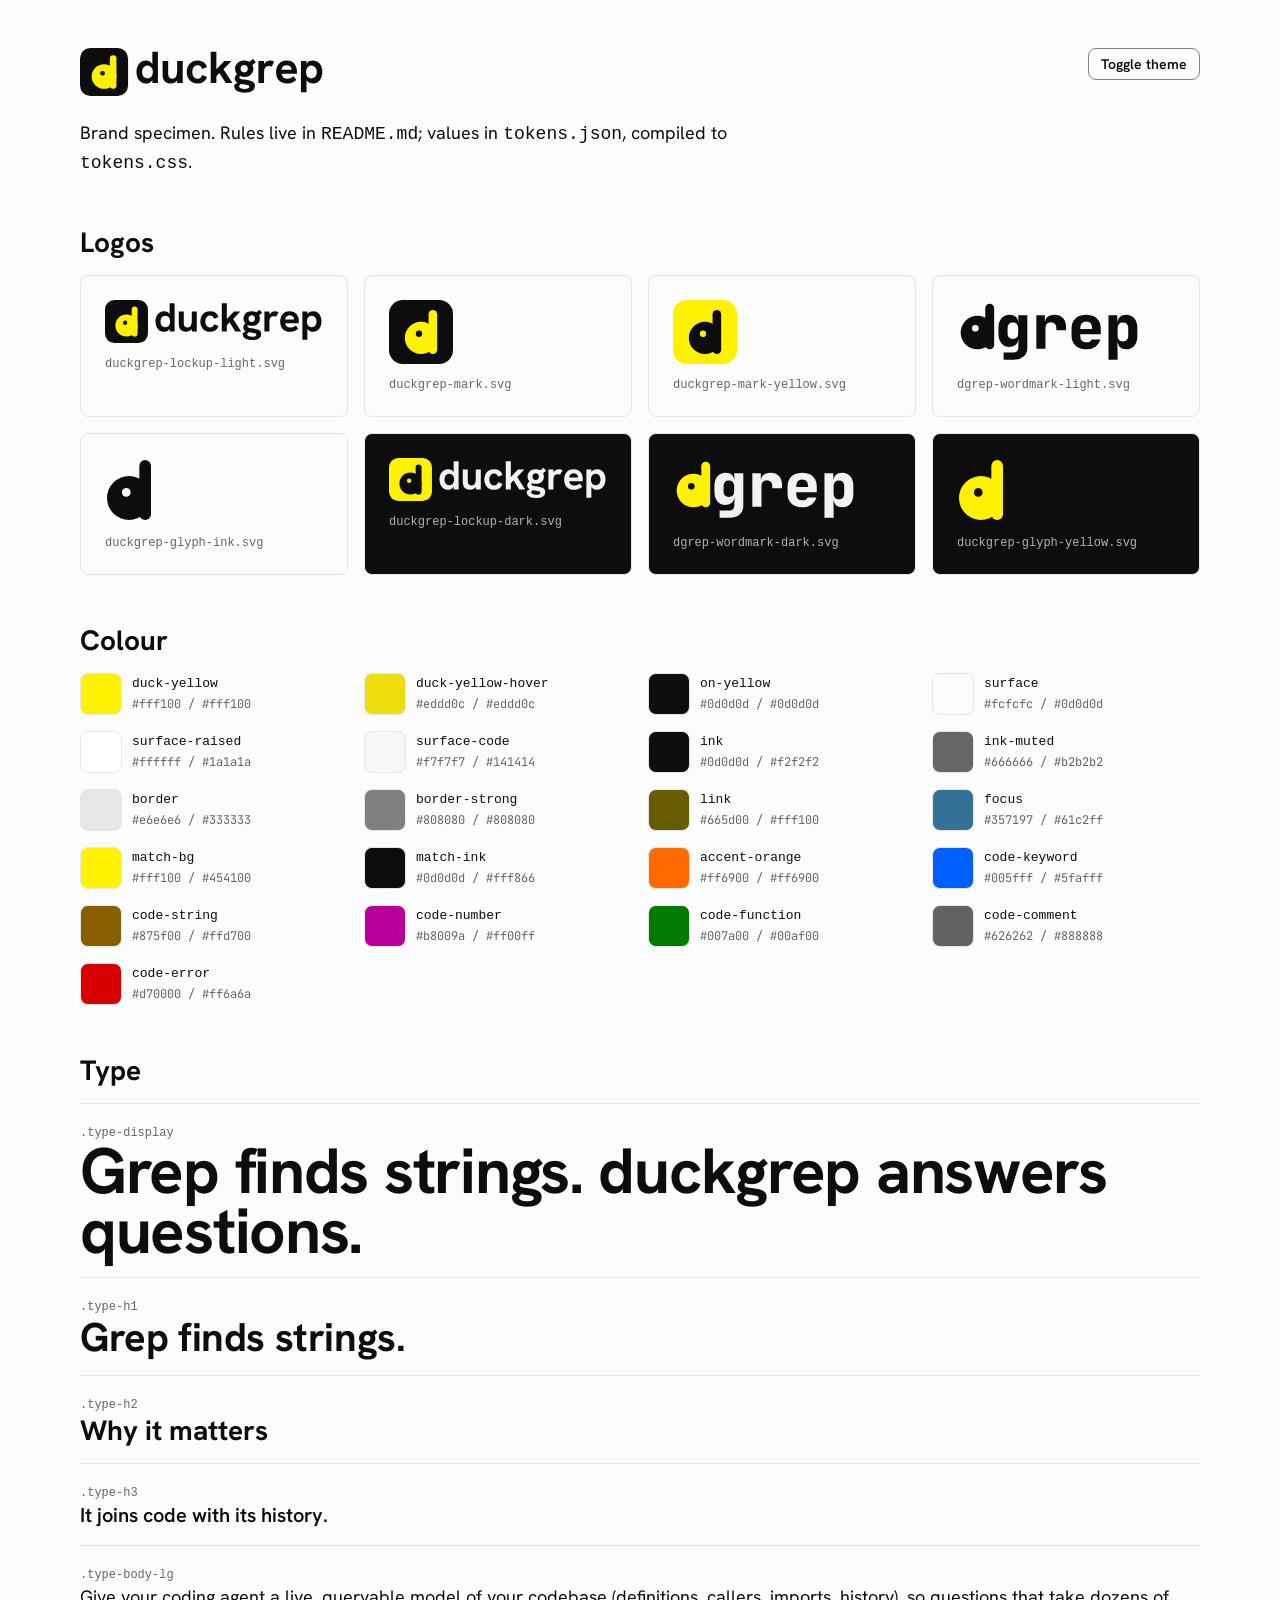
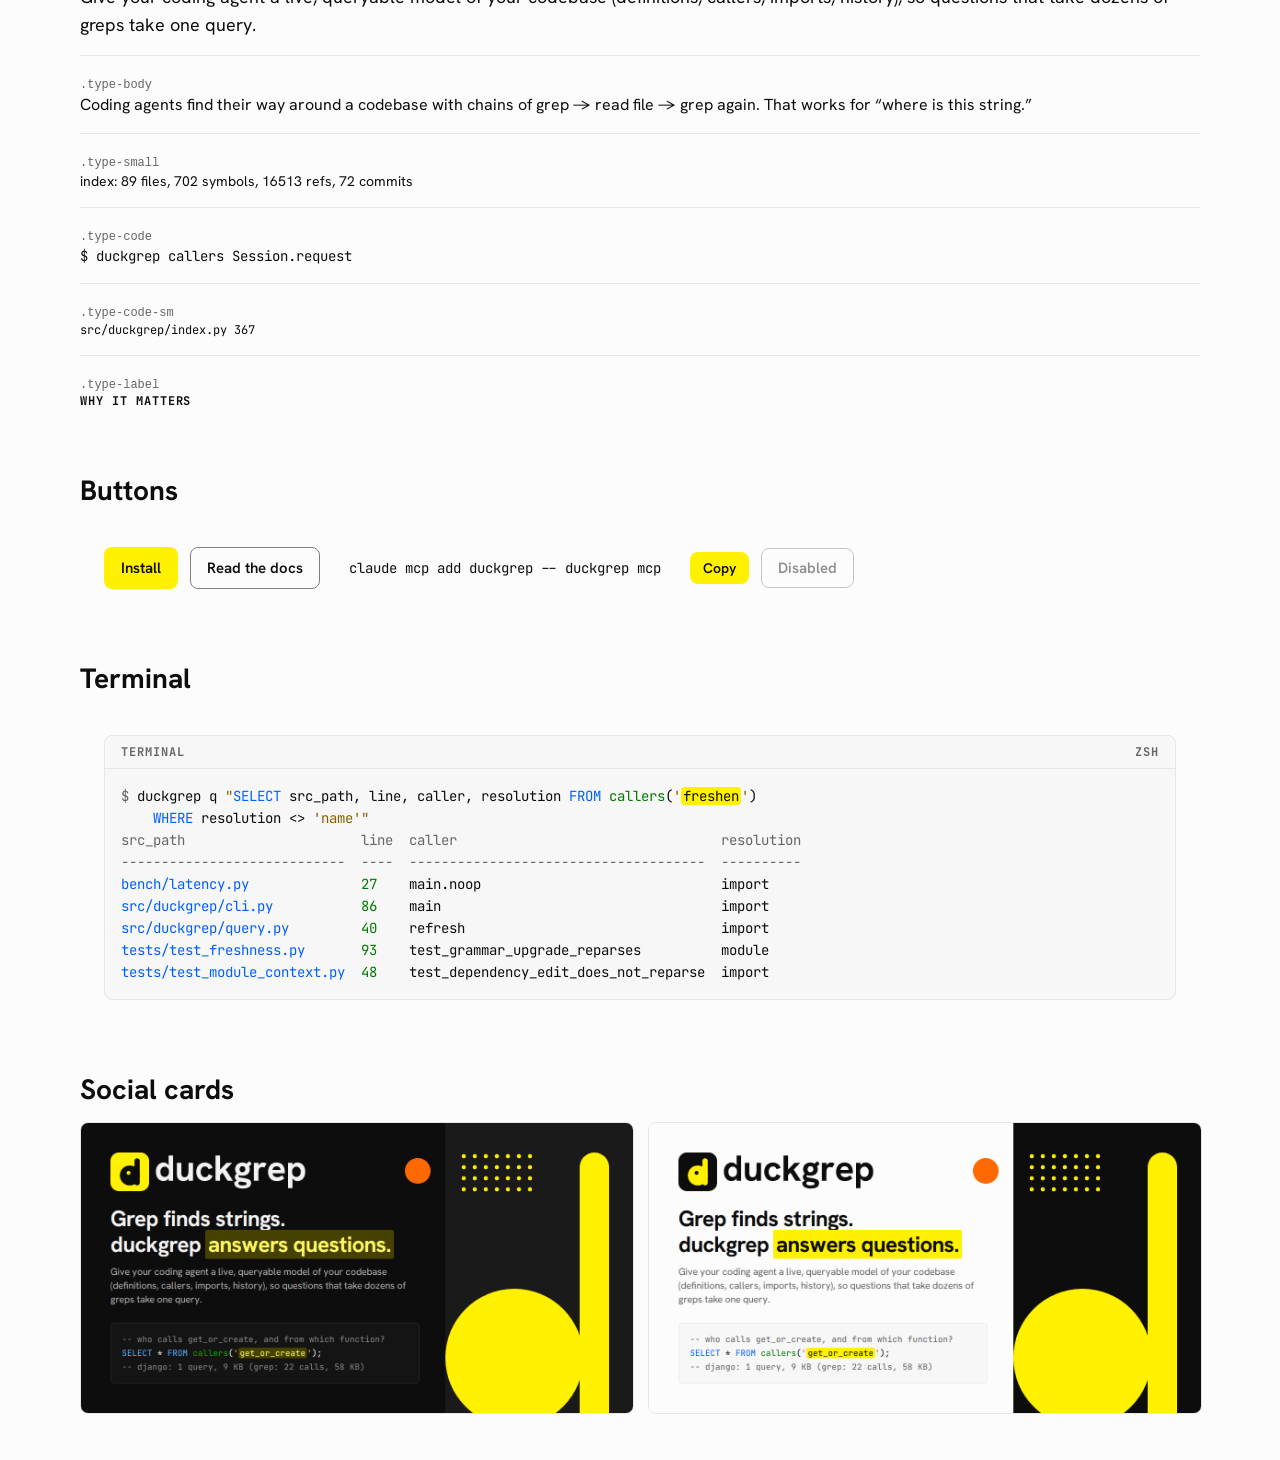
==== brand/index.html @ 79a12537 "feat: the duckgrep design system in brand/ The brand as designed: rules (name, messaging, voice, col" ====
<!doctype html>
<html lang="en"><head><meta charset="utf-8"><meta name="viewport" content="width=device-width,initial-scale=1">
<title>duckgrep brand</title>
<link rel="icon" href="favicons/favicon.svg" type="image/svg+xml">
<link rel="stylesheet" href="tokens.css"><link rel="stylesheet" href="components.css">
<style>
body{margin:0;background:var(--surface);color:var(--ink);font-family:var(--font-sans)}
main{max-width:1120px;margin:0 auto;padding:var(--space-6) var(--space-4)}
section{margin-top:var(--space-6)} h2{margin:0 0 var(--space-3)}
.grid{display:grid;grid-template-columns:repeat(auto-fill,minmax(240px,1fr));gap:var(--space-3)}
.sw{display:grid;grid-template-columns:40px 1fr;column-gap:12px;align-items:center;font-size:13px}
.sw .chip{grid-row:span 2;width:40px;height:40px;border-radius:var(--radius-md);border:1px solid var(--border)}
.sw span{color:var(--ink-muted);font-family:var(--font-mono);font-size:12px}
.ty{padding:var(--space-3) 0;border-top:1px solid var(--border)} .ty code{color:var(--ink-muted);font-size:12px}
figure{margin:0;padding:var(--space-4);border-radius:var(--radius-md);border:1px solid var(--border)}
figure.lt{background:#fcfcfc} figure.dk{background:#0d0d0d} figure.dk figcaption{color:#b2b2b2}
figure img{max-width:100%;height:auto;max-height:64px;display:block}
figcaption{margin-top:12px;font-size:12px;color:#666}
.social img{width:100%;border-radius:var(--radius-md);border:1px solid var(--border)}
.toggle{float:right}
</style></head>
<body><main>
<button class="dg-btn dg-btn--secondary dg-btn--sm toggle" onclick="var r=document.documentElement;r.dataset.theme=(r.dataset.theme==='dark'||(!r.dataset.theme&&matchMedia('(prefers-color-scheme: dark)').matches))?'light':'dark'">Toggle theme</button>
<img src="logos/duckgrep-lockup-light.svg" alt="duckgrep" height="48" id="lockup">
<p class="type-body-lg" style="max-width:68ch">Brand specimen. Rules live in <code>README.md</code>; values in <code>tokens.json</code>, compiled to <code>tokens.css</code>.</p>
<section><h2 class="type-h2">Logos</h2><div class="grid"><figure class="lt"><img src="logos/duckgrep-lockup-light.svg" alt="" height="64"><figcaption><code>duckgrep-lockup-light.svg</code></figcaption></figure><figure class="lt"><img src="logos/duckgrep-mark.svg" alt="" height="64"><figcaption><code>duckgrep-mark.svg</code></figcaption></figure><figure class="lt"><img src="logos/duckgrep-mark-yellow.svg" alt="" height="64"><figcaption><code>duckgrep-mark-yellow.svg</code></figcaption></figure><figure class="lt"><img src="logos/dgrep-wordmark-light.svg" alt="" height="64"><figcaption><code>dgrep-wordmark-light.svg</code></figcaption></figure><figure class="lt"><img src="logos/duckgrep-glyph-ink.svg" alt="" height="64"><figcaption><code>duckgrep-glyph-ink.svg</code></figcaption></figure><figure class="dk"><img src="logos/duckgrep-lockup-dark.svg" alt="" height="64"><figcaption><code>duckgrep-lockup-dark.svg</code></figcaption></figure><figure class="dk"><img src="logos/dgrep-wordmark-dark.svg" alt="" height="64"><figcaption><code>dgrep-wordmark-dark.svg</code></figcaption></figure><figure class="dk"><img src="logos/duckgrep-glyph-yellow.svg" alt="" height="64"><figcaption><code>duckgrep-glyph-yellow.svg</code></figcaption></figure></div></section>
<section><h2 class="type-h2">Colour</h2><div class="grid"><div class="sw"><div class="chip" style="background:var(--duck-yellow)"></div><code>duck-yellow</code><span>#fff100 / #fff100</span></div><div class="sw"><div class="chip" style="background:var(--duck-yellow-hover)"></div><code>duck-yellow-hover</code><span>#eddd0c / #eddd0c</span></div><div class="sw"><div class="chip" style="background:var(--on-yellow)"></div><code>on-yellow</code><span>#0d0d0d / #0d0d0d</span></div><div class="sw"><div class="chip" style="background:var(--surface)"></div><code>surface</code><span>#fcfcfc / #0d0d0d</span></div><div class="sw"><div class="chip" style="background:var(--surface-raised)"></div><code>surface-raised</code><span>#ffffff / #1a1a1a</span></div><div class="sw"><div class="chip" style="background:var(--surface-code)"></div><code>surface-code</code><span>#f7f7f7 / #141414</span></div><div class="sw"><div class="chip" style="background:var(--ink)"></div><code>ink</code><span>#0d0d0d / #f2f2f2</span></div><div class="sw"><div class="chip" style="background:var(--ink-muted)"></div><code>ink-muted</code><span>#666666 / #b2b2b2</span></div><div class="sw"><div class="chip" style="background:var(--border)"></div><code>border</code><span>#e6e6e6 / #333333</span></div><div class="sw"><div class="chip" style="background:var(--border-strong)"></div><code>border-strong</code><span>#808080 / #808080</span></div><div class="sw"><div class="chip" style="background:var(--link)"></div><code>link</code><span>#665d00 / #fff100</span></div><div class="sw"><div class="chip" style="background:var(--focus)"></div><code>focus</code><span>#357197 / #61c2ff</span></div><div class="sw"><div class="chip" style="background:var(--match-bg)"></div><code>match-bg</code><span>#fff100 / #454100</span></div><div class="sw"><div class="chip" style="background:var(--match-ink)"></div><code>match-ink</code><span>#0d0d0d / #fff866</span></div><div class="sw"><div class="chip" style="background:var(--accent-orange)"></div><code>accent-orange</code><span>#ff6900 / #ff6900</span></div><div class="sw"><div class="chip" style="background:var(--code-keyword)"></div><code>code-keyword</code><span>#005fff / #5fafff</span></div><div class="sw"><div class="chip" style="background:var(--code-string)"></div><code>code-string</code><span>#875f00 / #ffd700</span></div><div class="sw"><div class="chip" style="background:var(--code-number)"></div><code>code-number</code><span>#b8009a / #ff00ff</span></div><div class="sw"><div class="chip" style="background:var(--code-function)"></div><code>code-function</code><span>#007a00 / #00af00</span></div><div class="sw"><div class="chip" style="background:var(--code-comment)"></div><code>code-comment</code><span>#626262 / #888888</span></div><div class="sw"><div class="chip" style="background:var(--code-error)"></div><code>code-error</code><span>#d70000 / #ff6a6a</span></div></div></section>
<section><h2 class="type-h2">Type</h2><div class="ty"><code>.type-display</code><div class="type-display">Grep finds strings. duckgrep answers questions.</div></div><div class="ty"><code>.type-h1</code><div class="type-h1">Grep finds strings.</div></div><div class="ty"><code>.type-h2</code><div class="type-h2">Why it matters</div></div><div class="ty"><code>.type-h3</code><div class="type-h3">It joins code with its history.</div></div><div class="ty"><code>.type-body-lg</code><div class="type-body-lg">Give your coding agent a live, queryable model of your codebase (definitions, callers, imports, history), so questions that take dozens of greps take one query.</div></div><div class="ty"><code>.type-body</code><div class="type-body">Coding agents find their way around a codebase with chains of grep → read file → grep again. That works for “where is this string.”</div></div><div class="ty"><code>.type-small</code><div class="type-small">index: 89 files, 702 symbols, 16513 refs, 72 commits</div></div><div class="ty"><code>.type-code</code><div class="type-code">$ duckgrep callers Session.request</div></div><div class="ty"><code>.type-code-sm</code><div class="type-code-sm">src/duckgrep/index.py  367</div></div><div class="ty"><code>.type-label</code><div class="type-label">WHY IT MATTERS</div></div></section>
<section><h2 class="type-h2">Buttons</h2><div style="display:flex;flex-wrap:wrap;gap:12px;align-items:center;padding:24px;background:var(--surface);font-family:var(--font-sans)">
  <a class="dg-btn dg-btn--primary" href="#">Install</a>
  <a class="dg-btn dg-btn--secondary" href="#">Read the docs</a>
  <button class="dg-btn dg-btn--ghost"><code>claude mcp add duckgrep -- duckgrep mcp</code></button>
  <button class="dg-btn dg-btn--primary dg-btn--sm">Copy</button>
  <button class="dg-btn dg-btn--secondary" disabled>Disabled</button>
</div>
</section>
<section><h2 class="type-h2">Terminal</h2><div style="padding:24px;background:var(--surface)">
<pre class="dg-term"><div class="dg-term__bar"><span>terminal</span><span>zsh</span></div><span class="prompt">$</span> duckgrep q <span class="str">"</span><span class="kw">SELECT</span> src_path, line, caller, resolution <span class="kw">FROM</span> <span class="fn">callers</span>(<span class="str">'</span><span class="dg-match">freshen</span><span class="str">'</span>)
    <span class="kw">WHERE</span> resolution &lt;&gt; <span class="str">'name'"</span>
<span class="ctx">src_path                      line  caller                                 resolution
----------------------------  ----  -------------------------------------  ----------</span>
<span class="path">bench/latency.py</span>              <span class="ln">27</span>    main.noop                              import
<span class="path">src/duckgrep/cli.py</span>           <span class="ln">86</span>    main                                   import
<span class="path">src/duckgrep/query.py</span>         <span class="ln">40</span>    refresh                                import
<span class="path">tests/test_freshness.py</span>       <span class="ln">93</span>    test_grammar_upgrade_reparses          module
<span class="path">tests/test_module_context.py</span>  <span class="ln">48</span>    test_dependency_edit_does_not_reparse  import</pre>
</div>
</section>
<section class="social"><h2 class="type-h2">Social cards</h2><div class="grid" style="grid-template-columns:1fr 1fr"><img src="social/og-image-dark.png" alt=""><img src="social/og-image-light.png" alt=""></div></section>
</main>
<script>
var q=matchMedia('(prefers-color-scheme: dark)'),r=document.documentElement,l=document.getElementById('lockup');
function sync(){var d=r.dataset.theme==='dark'||(!r.dataset.theme&&q.matches);l.src='logos/duckgrep-lockup-'+(d?'dark':'light')+'.svg'}
new MutationObserver(sync).observe(r,{attributes:true});q.addEventListener('change',sync);sync();
</script>
</body></html>
---- brand/tokens.css ----
/* Generated from tokens.json by tools/tokens_to_css.py. Do not edit by hand. */
@import url("https://fonts.googleapis.com/css2?family=Hanken+Grotesk:wght@400;600;700&family=JetBrains+Mono:wght@400;700;800&display=swap");

:root {
  --duck-yellow: #fff100;
  --duck-yellow-hover: #eddd0c;
  --on-yellow: #0d0d0d;
  --surface: #fcfcfc;
  --surface-raised: #ffffff;
  --surface-code: #f7f7f7;
  --ink: #0d0d0d;
  --ink-muted: #666666;
  --border: #e6e6e6;
  --border-strong: #808080;
  --link: #665d00;
  --focus: #357197;
  --match-bg: #fff100;
  --match-ink: #0d0d0d;
  --accent-orange: #ff6900;
  --code-keyword: #005fff;
  --code-string: #875f00;
  --code-number: #b8009a;
  --code-function: #007a00;
  --code-comment: #626262;
  --code-error: #d70000;
  --space-1: 4px;
  --space-2: 8px;
  --space-3: 16px;
  --space-4: 24px;
  --space-5: 32px;
  --space-6: 48px;
  --space-7: 96px;
  --radius-sm: 4px;
  --radius-md: 8px;
  --radius-lg: 16px;
  --radius-pill: 999px;
  --font-sans: "Hanken Grotesk", "Helvetica Neue", Arial, sans-serif;
  --font-mono: "JetBrains Mono", ui-monospace, Menlo, Consolas, monospace;
  color-scheme: light dark;
}

@media (prefers-color-scheme: dark) {
  :root:not([data-theme="light"]) {
    --duck-yellow: #fff100;
    --duck-yellow-hover: #eddd0c;
    --on-yellow: #0d0d0d;
    --surface: #0d0d0d;
    --surface-raised: #1a1a1a;
    --surface-code: #141414;
    --ink: #f2f2f2;
    --ink-muted: #b2b2b2;
    --border: #333333;
    --border-strong: #808080;
    --link: #fff100;
    --focus: #61c2ff;
    --match-bg: #454100;
    --match-ink: #fff866;
    --accent-orange: #ff6900;
    --code-keyword: #5fafff;
    --code-string: #ffd700;
    --code-number: #ff00ff;
    --code-function: #00af00;
    --code-comment: #888888;
    --code-error: #ff6a6a;
  }
}

:root[data-theme="dark"] {
  --duck-yellow: #fff100;
  --duck-yellow-hover: #eddd0c;
  --on-yellow: #0d0d0d;
  --surface: #0d0d0d;
  --surface-raised: #1a1a1a;
  --surface-code: #141414;
  --ink: #f2f2f2;
  --ink-muted: #b2b2b2;
  --border: #333333;
  --border-strong: #808080;
  --link: #fff100;
  --focus: #61c2ff;
  --match-bg: #454100;
  --match-ink: #fff866;
  --accent-orange: #ff6900;
  --code-keyword: #5fafff;
  --code-string: #ffd700;
  --code-number: #ff00ff;
  --code-function: #00af00;
  --code-comment: #888888;
  --code-error: #ff6a6a;
}

.type-display { font-family: var(--font-sans); font-size: 64px; line-height: 60px; font-weight: 700; letter-spacing: -0.02em; }
.type-h1 { font-family: var(--font-sans); font-size: 40px; line-height: 44px; font-weight: 700; letter-spacing: -0.01em; }
.type-h2 { font-family: var(--font-sans); font-size: 28px; line-height: 34px; font-weight: 700; }
.type-h3 { font-family: var(--font-sans); font-size: 20px; line-height: 28px; font-weight: 600; }
.type-body-lg { font-family: var(--font-sans); font-size: 18px; line-height: 28px; font-weight: 400; }
.type-body { font-family: var(--font-sans); font-size: 16px; line-height: 24px; font-weight: 400; }
.type-small { font-family: var(--font-sans); font-size: 14px; line-height: 20px; font-weight: 400; }
.type-code { font-family: var(--font-mono); font-size: 14px; line-height: 22px; font-weight: 400; }
.type-code-sm { font-family: var(--font-mono); font-size: 12px; line-height: 18px; font-weight: 400; }
.type-label { font-family: var(--font-mono); font-size: 12px; line-height: 16px; font-weight: 700; letter-spacing: 0.08em; text-transform: uppercase; }
---- brand/components.css ----
/* Button — primary (yellow), secondary (outlined), ghost */
.dg-btn{display:inline-flex;align-items:center;gap:var(--space-2);height:40px;padding:0 var(--space-3);border-radius:var(--radius-md);border:1px solid transparent;font:600 15px/1 var(--font-sans);cursor:pointer;text-decoration:none;white-space:nowrap}
.dg-btn:focus-visible{outline:2px solid var(--focus);outline-offset:2px}
.dg-btn--primary{background:var(--duck-yellow);color:var(--on-yellow)}
.dg-btn--primary:hover{background:var(--duck-yellow-hover)}
.dg-btn--secondary{background:transparent;color:var(--ink);border-color:var(--border-strong)}
.dg-btn--secondary:hover{background:var(--surface-raised);border-color:var(--ink)}
.dg-btn--ghost{background:transparent;color:var(--ink)}
.dg-btn--ghost:hover{background:var(--surface-code)}
.dg-btn--sm{height:32px;padding:0 12px;font-size:14px}
.dg-btn[disabled]{opacity:.45;cursor:not-allowed}
.dg-btn code{font:400 14px/1 var(--font-mono)}

/* Terminal — command + dgrep output */
.dg-term{background:var(--surface-code);color:var(--ink);border:1px solid var(--border);border-radius:var(--radius-md);padding:var(--space-3);font:400 14px/22px var(--font-mono);overflow-x:auto;margin:0;font-variant-ligatures:none}
.dg-term__bar{display:flex;align-items:center;justify-content:space-between;margin:calc(-1*var(--space-3)) calc(-1*var(--space-3)) var(--space-3);padding:var(--space-2) var(--space-3);border-bottom:1px solid var(--border);font:700 12px/16px var(--font-mono);letter-spacing:.08em;text-transform:uppercase;color:var(--ink-muted)}
.dg-term .prompt,.dg-term .comment{color:var(--code-comment)}
.dg-term .path,.dg-term .kw{color:var(--code-keyword)}
.dg-term .ln,.dg-term .fn{color:var(--code-function)}
.dg-term .str{color:var(--code-string)}
.dg-term .num{color:var(--code-number)}
.dg-term .err{color:var(--code-error)}
.dg-term .ctx{color:var(--ink-muted)}
.dg-match{background:var(--match-bg);color:var(--match-ink);border-radius:var(--radius-sm);padding:0 2px}
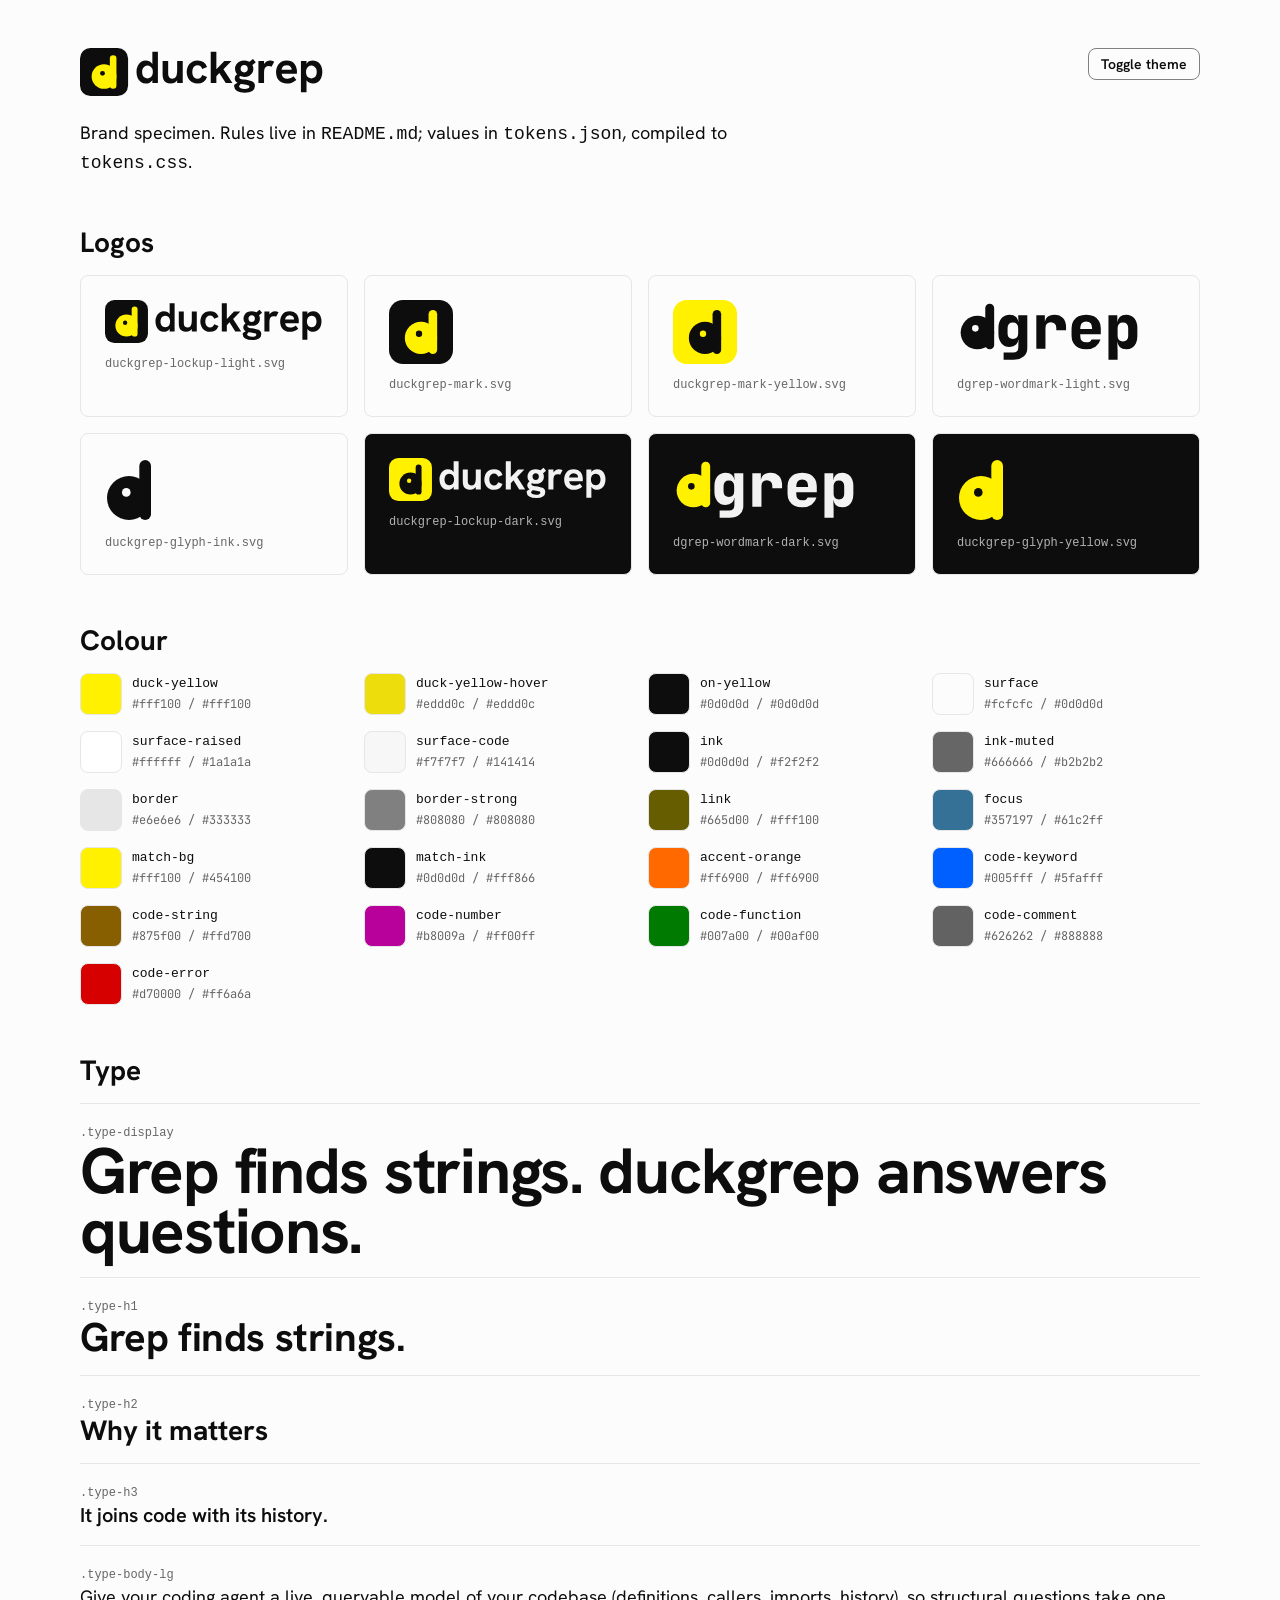
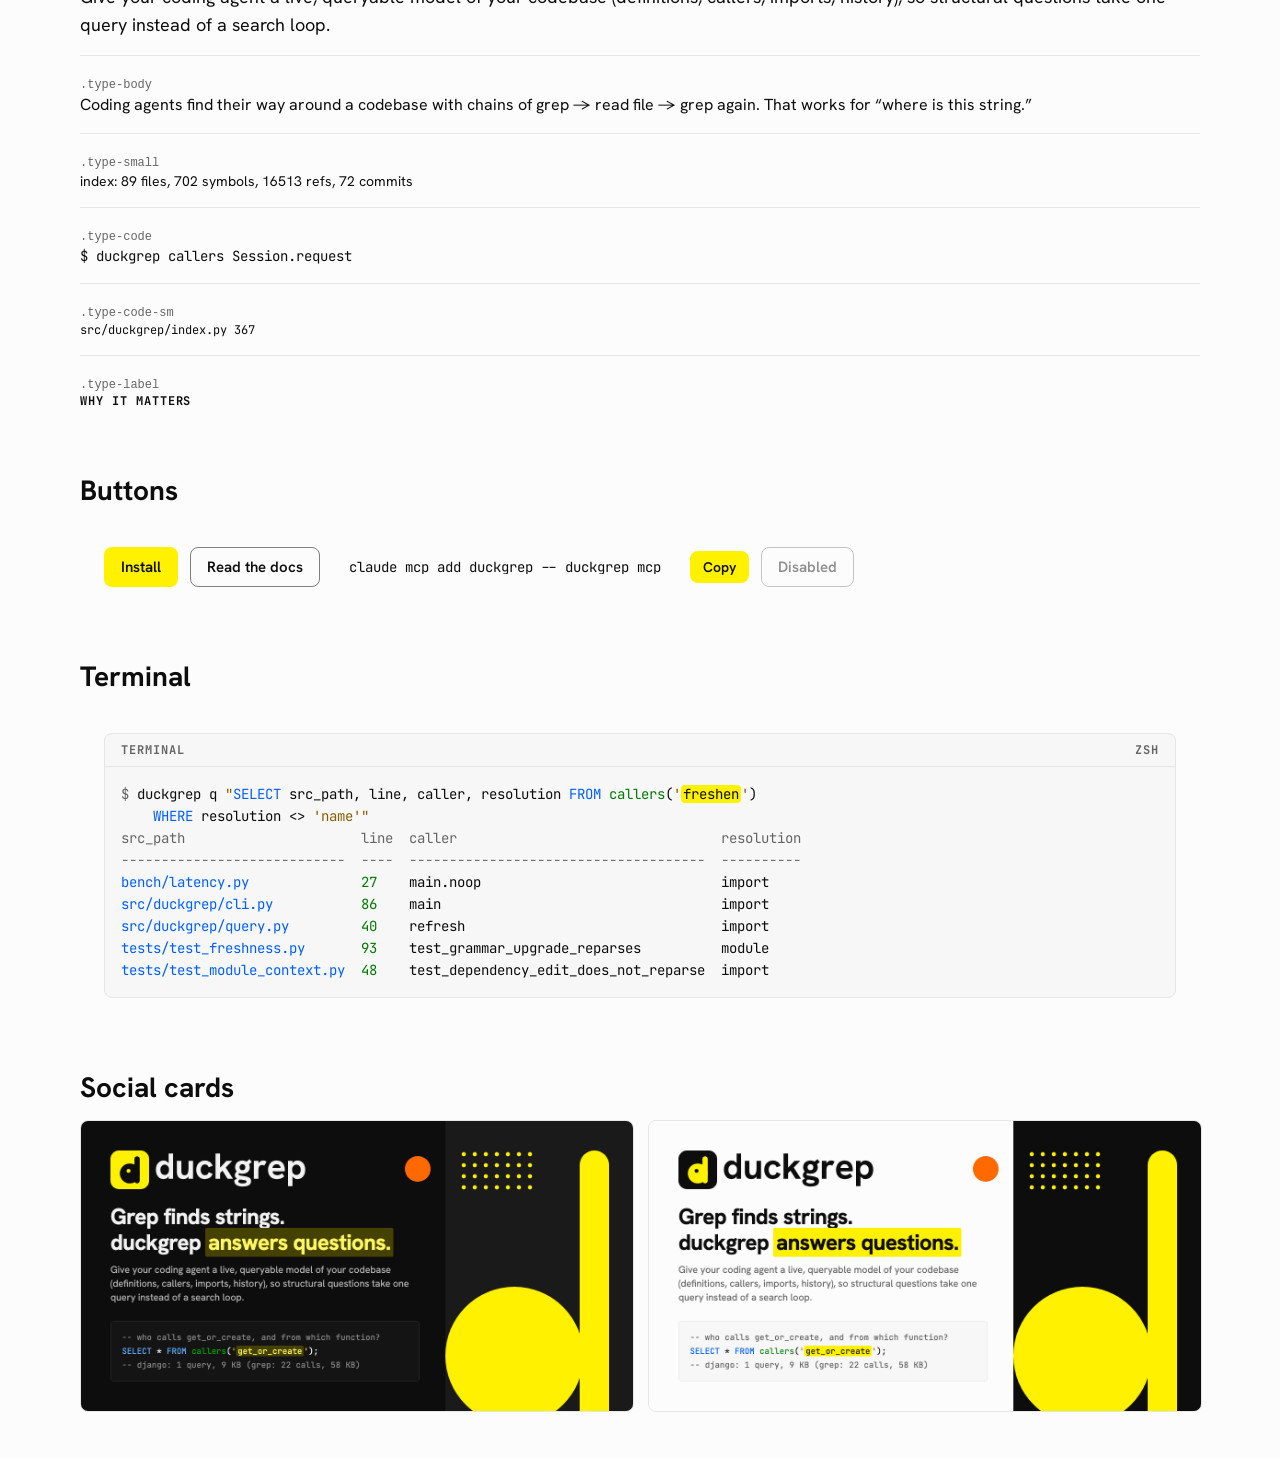
==== commit 207bf33a: "brand: a subhead the agent results bear out, and a rule for quoting them The subhead promised that "" ====
--- a/brand/index.html
+++ b/brand/index.html
@@ -25,7 +25,7 @@
 <p class="type-body-lg" style="max-width:68ch">Brand specimen. Rules live in <code>README.md</code>; values in <code>tokens.json</code>, compiled to <code>tokens.css</code>.</p>
 <section><h2 class="type-h2">Logos</h2><div class="grid"><figure class="lt"><img src="logos/duckgrep-lockup-light.svg" alt="" height="64"><figcaption><code>duckgrep-lockup-light.svg</code></figcaption></figure><figure class="lt"><img src="logos/duckgrep-mark.svg" alt="" height="64"><figcaption><code>duckgrep-mark.svg</code></figcaption></figure><figure class="lt"><img src="logos/duckgrep-mark-yellow.svg" alt="" height="64"><figcaption><code>duckgrep-mark-yellow.svg</code></figcaption></figure><figure class="lt"><img src="logos/dgrep-wordmark-light.svg" alt="" height="64"><figcaption><code>dgrep-wordmark-light.svg</code></figcaption></figure><figure class="lt"><img src="logos/duckgrep-glyph-ink.svg" alt="" height="64"><figcaption><code>duckgrep-glyph-ink.svg</code></figcaption></figure><figure class="dk"><img src="logos/duckgrep-lockup-dark.svg" alt="" height="64"><figcaption><code>duckgrep-lockup-dark.svg</code></figcaption></figure><figure class="dk"><img src="logos/dgrep-wordmark-dark.svg" alt="" height="64"><figcaption><code>dgrep-wordmark-dark.svg</code></figcaption></figure><figure class="dk"><img src="logos/duckgrep-glyph-yellow.svg" alt="" height="64"><figcaption><code>duckgrep-glyph-yellow.svg</code></figcaption></figure></div></section>
 <section><h2 class="type-h2">Colour</h2><div class="grid"><div class="sw"><div class="chip" style="background:var(--duck-yellow)"></div><code>duck-yellow</code><span>#fff100 / #fff100</span></div><div class="sw"><div class="chip" style="background:var(--duck-yellow-hover)"></div><code>duck-yellow-hover</code><span>#eddd0c / #eddd0c</span></div><div class="sw"><div class="chip" style="background:var(--on-yellow)"></div><code>on-yellow</code><span>#0d0d0d / #0d0d0d</span></div><div class="sw"><div class="chip" style="background:var(--surface)"></div><code>surface</code><span>#fcfcfc / #0d0d0d</span></div><div class="sw"><div class="chip" style="background:var(--surface-raised)"></div><code>surface-raised</code><span>#ffffff / #1a1a1a</span></div><div class="sw"><div class="chip" style="background:var(--surface-code)"></div><code>surface-code</code><span>#f7f7f7 / #141414</span></div><div class="sw"><div class="chip" style="background:var(--ink)"></div><code>ink</code><span>#0d0d0d / #f2f2f2</span></div><div class="sw"><div class="chip" style="background:var(--ink-muted)"></div><code>ink-muted</code><span>#666666 / #b2b2b2</span></div><div class="sw"><div class="chip" style="background:var(--border)"></div><code>border</code><span>#e6e6e6 / #333333</span></div><div class="sw"><div class="chip" style="background:var(--border-strong)"></div><code>border-strong</code><span>#808080 / #808080</span></div><div class="sw"><div class="chip" style="background:var(--link)"></div><code>link</code><span>#665d00 / #fff100</span></div><div class="sw"><div class="chip" style="background:var(--focus)"></div><code>focus</code><span>#357197 / #61c2ff</span></div><div class="sw"><div class="chip" style="background:var(--match-bg)"></div><code>match-bg</code><span>#fff100 / #454100</span></div><div class="sw"><div class="chip" style="background:var(--match-ink)"></div><code>match-ink</code><span>#0d0d0d / #fff866</span></div><div class="sw"><div class="chip" style="background:var(--accent-orange)"></div><code>accent-orange</code><span>#ff6900 / #ff6900</span></div><div class="sw"><div class="chip" style="background:var(--code-keyword)"></div><code>code-keyword</code><span>#005fff / #5fafff</span></div><div class="sw"><div class="chip" style="background:var(--code-string)"></div><code>code-string</code><span>#875f00 / #ffd700</span></div><div class="sw"><div class="chip" style="background:var(--code-number)"></div><code>code-number</code><span>#b8009a / #ff00ff</span></div><div class="sw"><div class="chip" style="background:var(--code-function)"></div><code>code-function</code><span>#007a00 / #00af00</span></div><div class="sw"><div class="chip" style="background:var(--code-comment)"></div><code>code-comment</code><span>#626262 / #888888</span></div><div class="sw"><div class="chip" style="background:var(--code-error)"></div><code>code-error</code><span>#d70000 / #ff6a6a</span></div></div></section>
-<section><h2 class="type-h2">Type</h2><div class="ty"><code>.type-display</code><div class="type-display">Grep finds strings. duckgrep answers questions.</div></div><div class="ty"><code>.type-h1</code><div class="type-h1">Grep finds strings.</div></div><div class="ty"><code>.type-h2</code><div class="type-h2">Why it matters</div></div><div class="ty"><code>.type-h3</code><div class="type-h3">It joins code with its history.</div></div><div class="ty"><code>.type-body-lg</code><div class="type-body-lg">Give your coding agent a live, queryable model of your codebase (definitions, callers, imports, history), so questions that take dozens of greps take one query.</div></div><div class="ty"><code>.type-body</code><div class="type-body">Coding agents find their way around a codebase with chains of grep → read file → grep again. That works for “where is this string.”</div></div><div class="ty"><code>.type-small</code><div class="type-small">index: 89 files, 702 symbols, 16513 refs, 72 commits</div></div><div class="ty"><code>.type-code</code><div class="type-code">$ duckgrep callers Session.request</div></div><div class="ty"><code>.type-code-sm</code><div class="type-code-sm">src/duckgrep/index.py  367</div></div><div class="ty"><code>.type-label</code><div class="type-label">WHY IT MATTERS</div></div></section>
+<section><h2 class="type-h2">Type</h2><div class="ty"><code>.type-display</code><div class="type-display">Grep finds strings. duckgrep answers questions.</div></div><div class="ty"><code>.type-h1</code><div class="type-h1">Grep finds strings.</div></div><div class="ty"><code>.type-h2</code><div class="type-h2">Why it matters</div></div><div class="ty"><code>.type-h3</code><div class="type-h3">It joins code with its history.</div></div><div class="ty"><code>.type-body-lg</code><div class="type-body-lg">Give your coding agent a live, queryable model of your codebase (definitions, callers, imports, history), so structural questions take one query instead of a search loop.</div></div><div class="ty"><code>.type-body</code><div class="type-body">Coding agents find their way around a codebase with chains of grep → read file → grep again. That works for “where is this string.”</div></div><div class="ty"><code>.type-small</code><div class="type-small">index: 89 files, 702 symbols, 16513 refs, 72 commits</div></div><div class="ty"><code>.type-code</code><div class="type-code">$ duckgrep callers Session.request</div></div><div class="ty"><code>.type-code-sm</code><div class="type-code-sm">src/duckgrep/index.py  367</div></div><div class="ty"><code>.type-label</code><div class="type-label">WHY IT MATTERS</div></div></section>
 <section><h2 class="type-h2">Buttons</h2><div style="display:flex;flex-wrap:wrap;gap:12px;align-items:center;padding:24px;background:var(--surface);font-family:var(--font-sans)">
   <a class="dg-btn dg-btn--primary" href="#">Install</a>
   <a class="dg-btn dg-btn--secondary" href="#">Read the docs</a>
--- a/brand/tokens.css
+++ b/brand/tokens.css
@@ -65,6 +65,10 @@
   }
 }
 
+:root[data-theme="light"] {
+  color-scheme: light;
+}
+
 :root[data-theme="dark"] {
   --duck-yellow: #fff100;
   --duck-yellow-hover: #eddd0c;
@@ -87,6 +91,7 @@
   --code-function: #00af00;
   --code-comment: #888888;
   --code-error: #ff6a6a;
+  color-scheme: dark;
 }
 
 .type-display { font-family: var(--font-sans); font-size: 64px; line-height: 60px; font-weight: 700; letter-spacing: -0.02em; }
--- a/brand/components.css
+++ b/brand/components.css
@@ -1,15 +1,15 @@
 /* Button — primary (yellow), secondary (outlined), ghost */
-.dg-btn{display:inline-flex;align-items:center;gap:var(--space-2);height:40px;padding:0 var(--space-3);border-radius:var(--radius-md);border:1px solid transparent;font:600 15px/1 var(--font-sans);cursor:pointer;text-decoration:none;white-space:nowrap}
+.dg-btn{box-sizing:border-box;display:inline-flex;align-items:center;gap:var(--space-2);height:40px;max-width:100%;padding:0 var(--space-3);border-radius:var(--radius-md);border:1px solid transparent;font:600 15px/1 var(--font-sans);cursor:pointer;text-decoration:none;white-space:nowrap}
 .dg-btn:focus-visible{outline:2px solid var(--focus);outline-offset:2px}
 .dg-btn--primary{background:var(--duck-yellow);color:var(--on-yellow)}
-.dg-btn--primary:hover{background:var(--duck-yellow-hover)}
+.dg-btn--primary:not([disabled]):hover{background:var(--duck-yellow-hover)}
 .dg-btn--secondary{background:transparent;color:var(--ink);border-color:var(--border-strong)}
-.dg-btn--secondary:hover{background:var(--surface-raised);border-color:var(--ink)}
+.dg-btn--secondary:not([disabled]):hover{background:var(--surface-raised);border-color:var(--ink)}
 .dg-btn--ghost{background:transparent;color:var(--ink)}
-.dg-btn--ghost:hover{background:var(--surface-code)}
+.dg-btn--ghost:not([disabled]):hover{background:var(--surface-code)}
 .dg-btn--sm{height:32px;padding:0 12px;font-size:14px}
 .dg-btn[disabled]{opacity:.45;cursor:not-allowed}
-.dg-btn code{font:400 14px/1 var(--font-mono)}
+.dg-btn code{font:400 14px/1 var(--font-mono);min-width:0;overflow:hidden;text-overflow:ellipsis}
 
 /* Terminal — command + dgrep output */
 .dg-term{background:var(--surface-code);color:var(--ink);border:1px solid var(--border);border-radius:var(--radius-md);padding:var(--space-3);font:400 14px/22px var(--font-mono);overflow-x:auto;margin:0;font-variant-ligatures:none}
